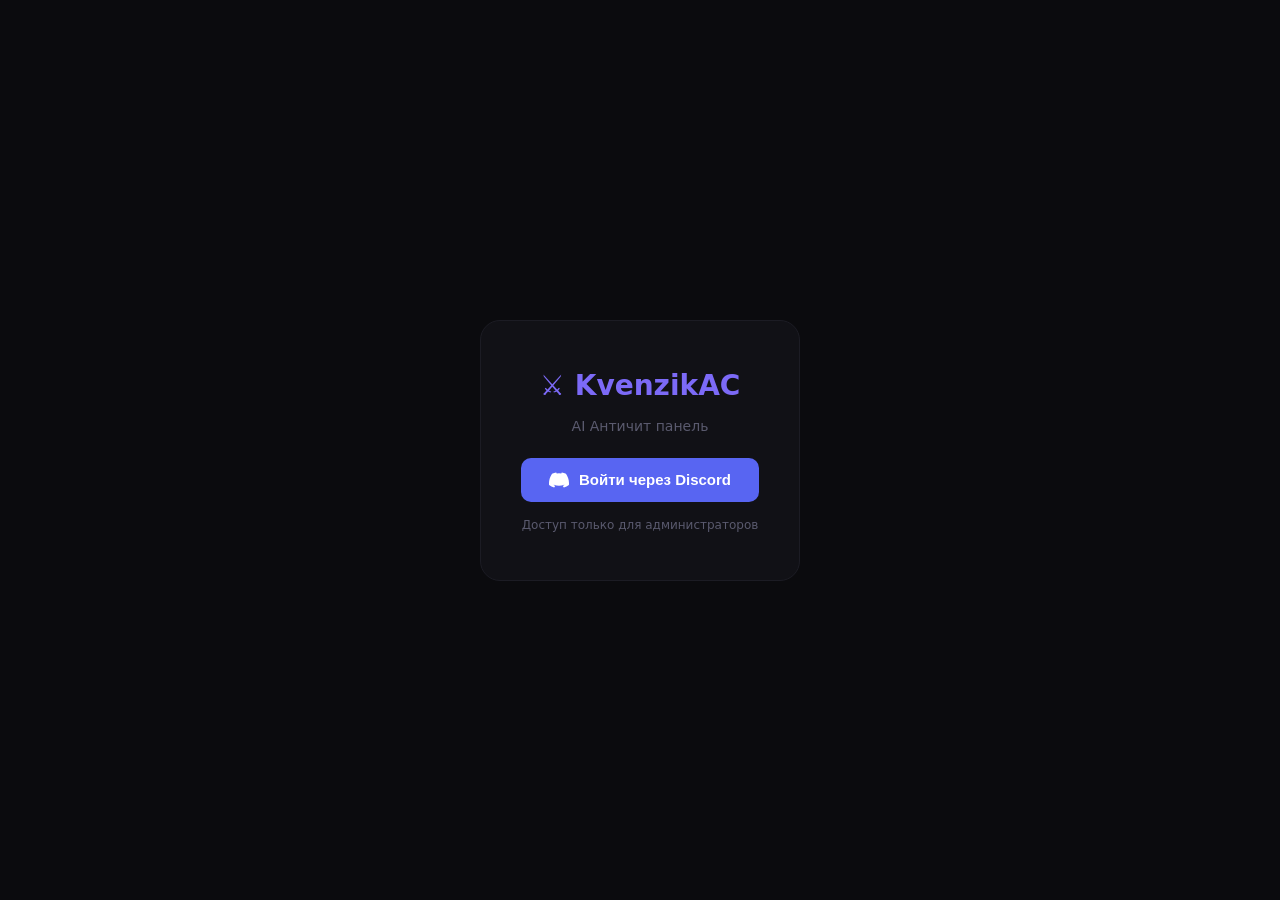
==== login.html @ 40d816be "Add files via upload" ====
<!DOCTYPE html>
<html lang="ru">
<head>
<meta charset="UTF-8"/>
<meta name="viewport" content="width=device-width, initial-scale=1.0"/>
<title>KvenzikAC — Вход</title>
<link rel="stylesheet" href="style.css"/>
</head>
<body style="align-items:center; justify-content:center; display:flex; min-height:100vh;">

<div class="login-box">
  <div class="login-logo"><span>⚔</span> KvenzikAC</div>
  <div class="login-subtitle">AI Античит панель</div>
  <button class="btn-discord" onclick="window.location.href=BACKEND+'/auth/login'">
    <svg width="20" height="20" viewBox="0 0 24 24" fill="currentColor">
      <path d="M20.317 4.37a19.791 19.791 0 0 0-4.885-1.515.074.074 0 0 0-.079.037c-.21.375-.444.864-.608 1.25a18.27 18.27 0 0 0-5.487 0 12.64 12.64 0 0 0-.617-1.25.077.077 0 0 0-.079-.037A19.736 19.736 0 0 0 3.677 4.37a.07.07 0 0 0-.032.027C.533 9.046-.32 13.58.099 18.057c.002.022.015.043.033.055a19.9 19.9 0 0 0 5.993 3.03.078.078 0 0 0 .084-.028 14.09 14.09 0 0 0 1.226-1.994.076.076 0 0 0-.041-.106 13.107 13.107 0 0 1-1.872-.892.077.077 0 0 1-.008-.128 10.2 10.2 0 0 0 .372-.292.074.074 0 0 1 .077-.01c3.928 1.793 8.18 1.793 12.062 0a.074.074 0 0 1 .078.01c.12.098.246.198.373.292a.077.077 0 0 1-.006.127 12.299 12.299 0 0 1-1.873.892.077.077 0 0 0-.041.107c.36.698.772 1.362 1.225 1.993a.076.076 0 0 0 .084.028 19.839 19.839 0 0 0 6.002-3.03.077.077 0 0 0 .032-.054c.5-5.177-.838-9.674-3.549-13.66a.061.061 0 0 0-.031-.03z"/>
    </svg>
    Войти через Discord
  </button>
  <div class="login-note">Доступ только для администраторов</div>
</div>

<script>
const BACKEND = "https://kvenzikac-backend.up.railway.app";

// Если уже есть токен — сразу на дашборд
if (localStorage.getItem("kac_token")) {
  window.location.href = "index.html";
}
</script>
</body>
</html>
---- style.css ----
/* ── Reset ── */
*, *::before, *::after { margin: 0; padding: 0; box-sizing: border-box; }

/* ── Base ── */
:root {
  --bg:       #0b0b0e;
  --surface:  #111116;
  --border:   #1c1c24;
  --accent:   #7c6af7;
  --accent2:  #5b4fd4;
  --text:     #e2e2e8;
  --muted:    #5a5a6e;
  --ok:       #4ade80;
  --warn:     #fbbf24;
  --high:     #f87171;
  --critical: #ef4444;
}

body {
  display: flex;
  background: var(--bg);
  color: var(--text);
  font-family: 'Segoe UI', system-ui, sans-serif;
  min-height: 100vh;
  font-size: 14px;
}

/* ── Sidebar ── */
.sidebar {
  width: 230px;
  background: var(--surface);
  border-right: 1px solid var(--border);
  display: flex;
  flex-direction: column;
  padding: 24px 12px;
  gap: 28px;
  position: sticky;
  top: 0;
  height: 100vh;
}

.logo {
  display: flex;
  align-items: center;
  gap: 10px;
  padding: 0 8px;
  font-size: 18px;
  font-weight: 700;
  color: var(--accent);
  letter-spacing: .5px;
}
.logo-icon { font-size: 20px; }

.sidebar ul {
  list-style: none;
  display: flex;
  flex-direction: column;
  gap: 2px;
}
.sidebar ul li a {
  display: flex;
  align-items: center;
  gap: 10px;
  padding: 10px 12px;
  border-radius: 8px;
  color: var(--muted);
  text-decoration: none;
  font-size: 14px;
  transition: all .15s;
}
.sidebar ul li a:hover { background: #1a1a24; color: var(--text); }
.sidebar ul li.active a { background: #1e1b3a; color: var(--accent); }
.nav-icon { font-size: 16px; }

.sidebar-footer {
  margin-top: auto;
  display: flex;
  align-items: center;
  gap: 8px;
  padding: 0 8px;
  font-size: 13px;
  color: var(--muted);
}
.status-dot {
  width: 8px; height: 8px;
  border-radius: 50%;
  background: var(--muted);
  flex-shrink: 0;
}
.status-dot.online  { background: var(--ok);   box-shadow: 0 0 6px var(--ok); }
.status-dot.offline { background: var(--high); box-shadow: 0 0 6px var(--high); }

/* ── Content ── */
.content { flex: 1; padding: 36px 40px; overflow-y: auto; }

.page-header {
  display: flex;
  align-items: center;
  justify-content: space-between;
  margin-bottom: 28px;
}
.page-header h1 { font-size: 24px; font-weight: 700; }

.btn-refresh {
  background: var(--surface);
  border: 1px solid var(--border);
  color: var(--text);
  border-radius: 8px;
  padding: 8px 16px;
  font-size: 13px;
  cursor: pointer;
  transition: all .15s;
}
.btn-refresh:hover { border-color: var(--accent); color: var(--accent); }

/* ── Cards ── */
.cards {
  display: grid;
  grid-template-columns: repeat(auto-fill, minmax(180px, 1fr));
  gap: 14px;
  margin-bottom: 36px;
}
.card {
  background: var(--surface);
  border: 1px solid var(--border);
  border-radius: 12px;
  padding: 20px 22px;
  display: flex;
  flex-direction: column;
  gap: 8px;
}
.card-label { font-size: 11px; color: var(--muted); text-transform: uppercase; letter-spacing: .6px; }
.card-value { font-size: 22px; font-weight: 700; color: var(--text); }
.card-value.ok  { color: var(--ok); }
.card-value.err { color: var(--high); }

/* ── Section title ── */
.section-title {
  font-size: 13px;
  color: var(--muted);
  text-transform: uppercase;
  letter-spacing: .6px;
  margin-bottom: 12px;
}

/* ── Table ── */
table {
  width: 100%;
  border-collapse: collapse;
  background: var(--surface);
  border: 1px solid var(--border);
  border-radius: 12px;
  overflow: hidden;
}
thead tr { background: #15151c; }
th {
  padding: 12px 16px;
  text-align: left;
  font-size: 11px;
  color: var(--muted);
  text-transform: uppercase;
  letter-spacing: .5px;
  font-weight: 600;
}
td {
  padding: 12px 16px;
  border-top: 1px solid var(--border);
  font-size: 14px;
}
tr:hover td { background: #13131a; }
.empty { color: var(--muted); text-align: center; padding: 28px; }
.player-cell { font-weight: 600; color: var(--text); }
.time-cell   { color: var(--muted); font-size: 13px; }

/* ── Prob bar ── */
.prob-wrap { display: flex; align-items: center; gap: 10px; }
.prob-bar  { flex: 1; height: 4px; background: #1e1e28; border-radius: 2px; max-width: 120px; }
.prob-fill { height: 100%; border-radius: 2px; transition: width .3s; }

.prob-low      { color: var(--ok); }
.prob-med      { color: var(--warn); }
.prob-high     { color: #fb923c; }
.prob-critical { color: var(--critical); font-weight: 700; }

.prob-fill.prob-low      { background: var(--ok); }
.prob-fill.prob-med      { background: var(--warn); }
.prob-fill.prob-high     { background: #fb923c; }
.prob-fill.prob-critical { background: var(--critical); }

/* ── Filters ── */
.filters {
  display: flex;
  align-items: center;
  gap: 10px;
}
.filters input, .filters select {
  background: var(--surface);
  border: 1px solid var(--border);
  border-radius: 8px;
  padding: 8px 12px;
  color: var(--text);
  font-size: 13px;
  outline: none;
  transition: border-color .15s;
}
.filters input:focus, .filters select:focus { border-color: var(--accent); }
.filters select option { background: var(--surface); }

.alerts-count {
  margin-top: 10px;
  font-size: 12px;
  color: var(--muted);
  text-align: right;
}

/* ── Config ── */
.config-box {
  background: var(--surface);
  border: 1px solid var(--border);
  border-radius: 14px;
  padding: 32px;
  max-width: 500px;
  display: flex;
  flex-direction: column;
  gap: 20px;
}
.config-group { display: flex; flex-direction: column; gap: 6px; }
.config-group label { font-size: 12px; color: var(--muted); text-transform: uppercase; letter-spacing: .5px; }
.config-group input {
  background: var(--bg);
  border: 1px solid var(--border);
  border-radius: 8px;
  padding: 10px 14px;
  color: var(--text);
  font-size: 14px;
  outline: none;
  transition: border-color .15s;
}
.config-group input:focus { border-color: var(--accent); }
.hint { font-size: 12px; color: var(--muted); }

.config-actions { display: flex; align-items: center; gap: 14px; }
.btn-primary {
  background: var(--accent);
  color: #fff;
  border: none;
  border-radius: 8px;
  padding: 10px 22px;
  font-size: 14px;
  cursor: pointer;
  transition: background .15s;
}
.btn-primary:hover { background: var(--accent2); }
#config-msg { font-size: 13px; }
#config-msg.ok  { color: var(--ok); }
#config-msg.err { color: var(--high); }

.config-info {
  background: var(--bg);
  border: 1px solid var(--border);
  border-radius: 10px;
  padding: 16px;
  display: flex;
  flex-direction: column;
  gap: 10px;
}
.config-info:empty { display: none; }
.info-row {
  display: flex;
  justify-content: space-between;
  font-size: 13px;
}
.info-row span:first-child { color: var(--muted); }
.info-row span:last-child  { color: var(--text); font-weight: 600; }

/* ── Login screen ── */
#login-screen {
  position: fixed; inset: 0;
  background: var(--bg);
  display: flex; align-items: center; justify-content: center;
  z-index: 100;
}
.login-box {
  background: var(--surface);
  border: 1px solid var(--border);
  border-radius: 20px;
  padding: 48px 40px;
  display: flex; flex-direction: column; align-items: center; gap: 16px;
  min-width: 320px;
}
.login-logo {
  font-size: 28px; font-weight: 800; color: var(--accent);
  display: flex; align-items: center; gap: 10px;
}
.login-subtitle { font-size: 14px; color: var(--muted); margin-bottom: 8px; }
.btn-discord {
  display: flex; align-items: center; gap: 10px;
  background: #5865F2; color: #fff; border: none;
  border-radius: 10px; padding: 12px 28px;
  font-size: 15px; font-weight: 600; cursor: pointer;
  transition: background .15s; width: 100%; justify-content: center;
}
.btn-discord:hover { background: #4752c4; }
.login-note { font-size: 12px; color: var(--muted); }

/* ── User in sidebar ── */
.sidebar-user {
  display: flex; align-items: center; gap: 10px;
  padding: 10px 8px;
  border-top: 1px solid var(--border);
  margin-top: auto;
}
.user-avatar { width: 32px; height: 32px; border-radius: 50%; }
.user-name   { font-size: 13px; color: var(--text); font-weight: 600; }

/* ── Logout ── */
.btn-logout {
  background: transparent; border: 1px solid #3a1a1a;
  color: var(--high); border-radius: 8px;
  padding: 9px 18px; font-size: 13px; cursor: pointer;
  transition: all .15s; width: fit-content;
}
.btn-logout:hover { background: #2a1010; }
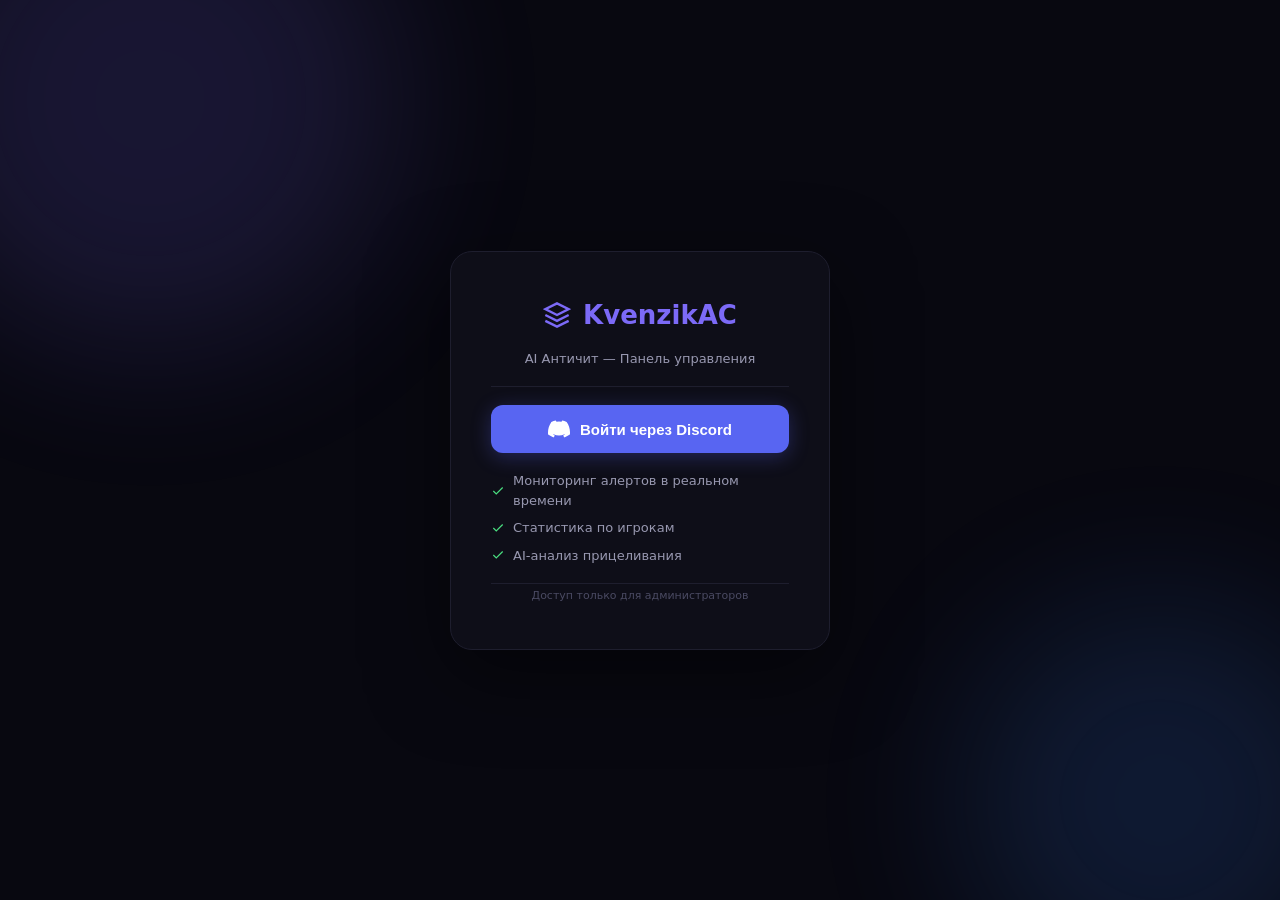
==== commit d36bbe43: "Add files via upload" ====
--- a/login.html
+++ b/login.html
@@ -6,27 +6,52 @@
 <title>KvenzikAC — Вход</title>
 <link rel="stylesheet" href="style.css"/>
 </head>
-<body style="align-items:center; justify-content:center; display:flex; min-height:100vh;">
+<body class="login-page">
+
+<div class="login-bg">
+  <div class="login-orb login-orb-1"></div>
+  <div class="login-orb login-orb-2"></div>
+</div>
 
 <div class="login-box">
-  <div class="login-logo"><span>⚔</span> KvenzikAC</div>
-  <div class="login-subtitle">AI Античит панель</div>
-  <button class="btn-discord" onclick="window.location.href=BACKEND+'/auth/login'">
-    <svg width="20" height="20" viewBox="0 0 24 24" fill="currentColor">
+  <div class="login-logo">
+    <svg viewBox="0 0 24 24" fill="none" stroke="currentColor" stroke-width="2">
+      <path d="M12 2L2 7l10 5 10-5-10-5z"/><path d="M2 17l10 5 10-5"/><path d="M2 12l10 5 10-5"/>
+    </svg>
+    KvenzikAC
+  </div>
+  <div class="login-subtitle">AI Античит — Панель управления</div>
+
+  <div class="login-divider"></div>
+
+  <button class="btn-discord" onclick="window.location.href = BACKEND + '/auth/login'">
+    <svg width="22" height="22" viewBox="0 0 24 24" fill="currentColor">
       <path d="M20.317 4.37a19.791 19.791 0 0 0-4.885-1.515.074.074 0 0 0-.079.037c-.21.375-.444.864-.608 1.25a18.27 18.27 0 0 0-5.487 0 12.64 12.64 0 0 0-.617-1.25.077.077 0 0 0-.079-.037A19.736 19.736 0 0 0 3.677 4.37a.07.07 0 0 0-.032.027C.533 9.046-.32 13.58.099 18.057c.002.022.015.043.033.055a19.9 19.9 0 0 0 5.993 3.03.078.078 0 0 0 .084-.028 14.09 14.09 0 0 0 1.226-1.994.076.076 0 0 0-.041-.106 13.107 13.107 0 0 1-1.872-.892.077.077 0 0 1-.008-.128 10.2 10.2 0 0 0 .372-.292.074.074 0 0 1 .077-.01c3.928 1.793 8.18 1.793 12.062 0a.074.074 0 0 1 .078.01c.12.098.246.198.373.292a.077.077 0 0 1-.006.127 12.299 12.299 0 0 1-1.873.892.077.077 0 0 0-.041.107c.36.698.772 1.362 1.225 1.993a.076.076 0 0 0 .084.028 19.839 19.839 0 0 0 6.002-3.03.077.077 0 0 0 .032-.054c.5-5.177-.838-9.674-3.549-13.66a.061.061 0 0 0-.031-.03z"/>
     </svg>
     Войти через Discord
   </button>
+
+  <div class="login-features">
+    <div class="login-feature">
+      <svg viewBox="0 0 24 24" fill="none" stroke="currentColor" stroke-width="2"><polyline points="20 6 9 17 4 12"/></svg>
+      Мониторинг алертов в реальном времени
+    </div>
+    <div class="login-feature">
+      <svg viewBox="0 0 24 24" fill="none" stroke="currentColor" stroke-width="2"><polyline points="20 6 9 17 4 12"/></svg>
+      Статистика по игрокам
+    </div>
+    <div class="login-feature">
+      <svg viewBox="0 0 24 24" fill="none" stroke="currentColor" stroke-width="2"><polyline points="20 6 9 17 4 12"/></svg>
+      AI-анализ прицеливания
+    </div>
+  </div>
+
   <div class="login-note">Доступ только для администраторов</div>
 </div>
 
 <script>
 const BACKEND = "https://kvenzikac-backend.up.railway.app";
-
-// Если уже есть токен — сразу на дашборд
-if (localStorage.getItem("kac_token")) {
-  window.location.href = "index.html";
-}
+if (localStorage.getItem("kac_token")) window.location.href = "index.html";
 </script>
 </body>
 </html>
--- a/style.css
+++ b/style.css
@@ -1,202 +1,359 @@
 /* ── Reset ── */
 *, *::before, *::after { margin: 0; padding: 0; box-sizing: border-box; }
 
-/* ── Base ── */
+/* ── Variables ── */
 :root {
-  --bg:       #0b0b0e;
-  --surface:  #111116;
-  --border:   #1c1c24;
-  --accent:   #7c6af7;
-  --accent2:  #5b4fd4;
-  --text:     #e2e2e8;
-  --muted:    #5a5a6e;
-  --ok:       #4ade80;
-  --warn:     #fbbf24;
-  --high:     #f87171;
-  --critical: #ef4444;
+  --bg:        #080810;
+  --surface:   #0e0e18;
+  --surface2:  #13131f;
+  --border:    #1e1e2e;
+  --border2:   #252535;
+  --accent:    #7c6af7;
+  --accent2:   #5b4fd4;
+  --accent-glow: rgba(124,106,247,.25);
+  --text:      #e2e2ee;
+  --text2:     #9898b0;
+  --muted:     #4a4a62;
+  --ok:        #4ade80;
+  --ok-dim:    rgba(74,222,128,.12);
+  --warn:      #fbbf24;
+  --warn-dim:  rgba(251,191,36,.12);
+  --high:      #f87171;
+  --high-dim:  rgba(248,113,113,.12);
+  --crit:      #ef4444;
+  --crit-dim:  rgba(239,68,68,.12);
+  --blue:      #60a5fa;
+  --blue-dim:  rgba(96,165,250,.12);
+  --purple-dim: rgba(124,106,247,.12);
 }
 
 body {
   display: flex;
   background: var(--bg);
   color: var(--text);
-  font-family: 'Segoe UI', system-ui, sans-serif;
+  font-family: 'Segoe UI', system-ui, -apple-system, sans-serif;
   min-height: 100vh;
   font-size: 14px;
-}
-
-/* ── Sidebar ── */
+  line-height: 1.5;
+}
+
+/* ── Scrollbar ── */
+::-webkit-scrollbar { width: 6px; }
+::-webkit-scrollbar-track { background: transparent; }
+::-webkit-scrollbar-thumb { background: var(--border2); border-radius: 3px; }
+::-webkit-scrollbar-thumb:hover { background: var(--muted); }
+
+/* ══════════════════════════════════════
+   SIDEBAR
+══════════════════════════════════════ */
 .sidebar {
-  width: 230px;
+  width: 240px;
+  min-width: 240px;
   background: var(--surface);
   border-right: 1px solid var(--border);
   display: flex;
   flex-direction: column;
-  padding: 24px 12px;
-  gap: 28px;
+  padding: 20px 12px;
   position: sticky;
   top: 0;
   height: 100vh;
+  overflow: hidden;
 }
 
 .logo {
   display: flex;
   align-items: center;
   gap: 10px;
-  padding: 0 8px;
-  font-size: 18px;
+  padding: 4px 10px 20px;
+  font-size: 17px;
   font-weight: 700;
   color: var(--accent);
-  letter-spacing: .5px;
-}
-.logo-icon { font-size: 20px; }
-
-.sidebar ul {
+  letter-spacing: .3px;
+  border-bottom: 1px solid var(--border);
+  margin-bottom: 12px;
+}
+.logo svg { width: 20px; height: 20px; stroke: var(--accent); flex-shrink: 0; }
+
+.nav-list {
   list-style: none;
   display: flex;
   flex-direction: column;
   gap: 2px;
 }
-.sidebar ul li a {
+.nav-list li a {
   display: flex;
   align-items: center;
   gap: 10px;
   padding: 10px 12px;
-  border-radius: 8px;
-  color: var(--muted);
+  border-radius: 10px;
+  color: var(--text2);
   text-decoration: none;
   font-size: 14px;
+  font-weight: 500;
   transition: all .15s;
-}
-.sidebar ul li a:hover { background: #1a1a24; color: var(--text); }
-.sidebar ul li.active a { background: #1e1b3a; color: var(--accent); }
-.nav-icon { font-size: 16px; }
+  position: relative;
+}
+.nav-list li a svg { width: 16px; height: 16px; flex-shrink: 0; }
+.nav-list li a:hover { background: var(--surface2); color: var(--text); }
+.nav-list li.active a {
+  background: var(--purple-dim);
+  color: var(--accent);
+}
+.nav-list li.active a svg { stroke: var(--accent); }
+
+.nav-badge {
+  margin-left: auto;
+  background: var(--crit);
+  color: #fff;
+  font-size: 11px;
+  font-weight: 700;
+  padding: 1px 6px;
+  border-radius: 10px;
+  min-width: 20px;
+  text-align: center;
+}
+
+.sidebar-bottom {
+  margin-top: auto;
+  display: flex;
+  flex-direction: column;
+  gap: 0;
+}
+
+.sidebar-user {
+  display: flex;
+  align-items: center;
+  gap: 10px;
+  padding: 12px 10px;
+  border-top: 1px solid var(--border);
+  border-bottom: 1px solid var(--border);
+}
+.user-avatar { width: 34px; height: 34px; border-radius: 50%; border: 2px solid var(--border2); }
+.user-info { display: flex; flex-direction: column; gap: 1px; }
+.user-name { font-size: 13px; color: var(--text); font-weight: 600; }
+.user-role { font-size: 11px; color: var(--accent); }
 
 .sidebar-footer {
-  margin-top: auto;
   display: flex;
   align-items: center;
   gap: 8px;
-  padding: 0 8px;
-  font-size: 13px;
-  color: var(--muted);
+  padding: 10px 10px 0;
+  font-size: 12px;
+  color: var(--text2);
 }
 .status-dot {
-  width: 8px; height: 8px;
+  width: 7px; height: 7px;
   border-radius: 50%;
   background: var(--muted);
   flex-shrink: 0;
-}
-.status-dot.online  { background: var(--ok);   box-shadow: 0 0 6px var(--ok); }
-.status-dot.offline { background: var(--high); box-shadow: 0 0 6px var(--high); }
-
-/* ── Content ── */
-.content { flex: 1; padding: 36px 40px; overflow-y: auto; }
+  transition: all .3s;
+}
+.status-dot.online  { background: var(--ok);  box-shadow: 0 0 8px var(--ok); }
+.status-dot.offline { background: var(--high); box-shadow: 0 0 8px var(--high); }
+.refresh-timer { margin-left: auto; font-size: 11px; color: var(--muted); }
+
+/* ══════════════════════════════════════
+   CONTENT
+══════════════════════════════════════ */
+.content {
+  flex: 1;
+  padding: 32px 36px;
+  overflow-y: auto;
+  min-width: 0;
+}
 
 .page-header {
   display: flex;
-  align-items: center;
+  align-items: flex-start;
   justify-content: space-between;
   margin-bottom: 28px;
-}
-.page-header h1 { font-size: 24px; font-weight: 700; }
-
-.btn-refresh {
-  background: var(--surface);
-  border: 1px solid var(--border);
-  color: var(--text);
-  border-radius: 8px;
-  padding: 8px 16px;
-  font-size: 13px;
+  gap: 16px;
+}
+.page-header h1 { font-size: 22px; font-weight: 700; line-height: 1.2; }
+.page-sub { font-size: 13px; color: var(--text2); margin-top: 3px; }
+
+.header-actions { display: flex; align-items: center; gap: 10px; }
+
+.btn-icon {
+  background: var(--surface);
+  border: 1px solid var(--border);
+  color: var(--text2);
+  border-radius: 10px;
+  padding: 9px;
   cursor: pointer;
   transition: all .15s;
-}
-.btn-refresh:hover { border-color: var(--accent); color: var(--accent); }
+  display: flex;
+  align-items: center;
+  justify-content: center;
+  flex-shrink: 0;
+}
+.btn-icon svg { width: 16px; height: 16px; }
+.btn-icon:hover { border-color: var(--accent); color: var(--accent); }
 
 /* ── Cards ── */
 .cards {
   display: grid;
-  grid-template-columns: repeat(auto-fill, minmax(180px, 1fr));
+  grid-template-columns: repeat(4, 1fr);
   gap: 14px;
-  margin-bottom: 36px;
+  margin-bottom: 24px;
 }
 .card {
   background: var(--surface);
   border: 1px solid var(--border);
+  border-radius: 14px;
+  padding: 18px 20px;
+  display: flex;
+  align-items: center;
+  gap: 16px;
+  transition: border-color .2s;
+}
+.card:hover { border-color: var(--border2); }
+.card-icon {
+  width: 44px; height: 44px;
   border-radius: 12px;
-  padding: 20px 22px;
-  display: flex;
-  flex-direction: column;
-  gap: 8px;
-}
-.card-label { font-size: 11px; color: var(--muted); text-transform: uppercase; letter-spacing: .6px; }
-.card-value { font-size: 22px; font-weight: 700; color: var(--text); }
+  display: flex; align-items: center; justify-content: center;
+  flex-shrink: 0;
+}
+.card-icon svg { width: 20px; height: 20px; }
+.card-icon-green  { background: var(--ok-dim);   }
+.card-icon-green svg  { stroke: var(--ok); }
+.card-icon-purple { background: var(--purple-dim); }
+.card-icon-purple svg { stroke: var(--accent); }
+.card-icon-blue   { background: var(--blue-dim);  }
+.card-icon-blue svg   { stroke: var(--blue); }
+.card-icon-red    { background: var(--high-dim);  }
+.card-icon-red svg    { stroke: var(--high); }
+
+.card-body { display: flex; flex-direction: column; gap: 4px; min-width: 0; }
+.card-label { font-size: 11px; color: var(--text2); text-transform: uppercase; letter-spacing: .6px; }
+.card-value { font-size: 20px; font-weight: 700; color: var(--text); white-space: nowrap; }
 .card-value.ok  { color: var(--ok); }
 .card-value.err { color: var(--high); }
 
-/* ── Section title ── */
-.section-title {
-  font-size: 13px;
-  color: var(--muted);
-  text-transform: uppercase;
-  letter-spacing: .6px;
-  margin-bottom: 12px;
-}
+/* ── Grid ── */
+.grid-2 {
+  display: grid;
+  grid-template-columns: 1fr 1fr;
+  gap: 16px;
+}
+
+/* ── Panel ── */
+.panel {
+  background: var(--surface);
+  border: 1px solid var(--border);
+  border-radius: 14px;
+  overflow: hidden;
+}
+.panel-header {
+  display: flex;
+  align-items: center;
+  justify-content: space-between;
+  padding: 16px 20px;
+  border-bottom: 1px solid var(--border);
+}
+.panel-title { font-size: 13px; font-weight: 600; color: var(--text); text-transform: uppercase; letter-spacing: .5px; }
+.panel-link { font-size: 12px; color: var(--accent); text-decoration: none; }
+.panel-link:hover { text-decoration: underline; }
+
+.chart-wrap { padding: 16px 20px; height: 200px; position: relative; }
+
+/* ── Top suspects ── */
+.suspect-item {
+  display: flex;
+  align-items: center;
+  gap: 12px;
+  padding: 12px 20px;
+  border-bottom: 1px solid var(--border);
+  transition: background .15s;
+}
+.suspect-item:last-child { border-bottom: none; }
+.suspect-item:hover { background: var(--surface2); }
+.suspect-rank {
+  width: 22px; height: 22px;
+  border-radius: 6px;
+  background: var(--surface2);
+  display: flex; align-items: center; justify-content: center;
+  font-size: 11px; font-weight: 700; color: var(--text2);
+  flex-shrink: 0;
+}
+.suspect-rank.rank-1 { background: rgba(251,191,36,.15); color: var(--warn); }
+.suspect-rank.rank-2 { background: rgba(156,163,175,.15); color: #9ca3af; }
+.suspect-rank.rank-3 { background: rgba(180,83,9,.15); color: #b45309; }
+.suspect-name { flex: 1; font-weight: 600; font-size: 13px; }
+.suspect-count { font-size: 12px; color: var(--text2); }
+.suspect-bar-wrap { width: 80px; }
+.suspect-bar { height: 4px; background: var(--border); border-radius: 2px; overflow: hidden; }
+.suspect-bar-fill { height: 100%; border-radius: 2px; background: var(--accent); }
 
 /* ── Table ── */
 table {
   width: 100%;
   border-collapse: collapse;
-  background: var(--surface);
-  border: 1px solid var(--border);
-  border-radius: 12px;
-  overflow: hidden;
-}
-thead tr { background: #15151c; }
+}
+thead tr { background: var(--surface2); }
 th {
-  padding: 12px 16px;
+  padding: 11px 16px;
   text-align: left;
   font-size: 11px;
-  color: var(--muted);
+  color: var(--text2);
   text-transform: uppercase;
   letter-spacing: .5px;
   font-weight: 600;
 }
 td {
-  padding: 12px 16px;
+  padding: 11px 16px;
   border-top: 1px solid var(--border);
-  font-size: 14px;
-}
-tr:hover td { background: #13131a; }
-.empty { color: var(--muted); text-align: center; padding: 28px; }
+  font-size: 13px;
+}
+tr:hover td { background: var(--surface2); }
+.empty { color: var(--muted); text-align: center; padding: 32px; font-size: 13px; }
 .player-cell { font-weight: 600; color: var(--text); }
-.time-cell   { color: var(--muted); font-size: 13px; }
+.time-cell   { color: var(--text2); font-size: 12px; }
+.table-footer { padding: 10px 16px; font-size: 12px; color: var(--text2); text-align: right; border-top: 1px solid var(--border); }
 
 /* ── Prob bar ── */
 .prob-wrap { display: flex; align-items: center; gap: 10px; }
-.prob-bar  { flex: 1; height: 4px; background: #1e1e28; border-radius: 2px; max-width: 120px; }
+.prob-bar  { flex: 1; height: 4px; background: var(--border); border-radius: 2px; max-width: 100px; }
 .prob-fill { height: 100%; border-radius: 2px; transition: width .3s; }
+.prob-badge {
+  font-size: 12px; font-weight: 700;
+  padding: 2px 8px; border-radius: 6px;
+  min-width: 44px; text-align: center;
+}
 
 .prob-low      { color: var(--ok); }
 .prob-med      { color: var(--warn); }
 .prob-high     { color: #fb923c; }
-.prob-critical { color: var(--critical); font-weight: 700; }
+.prob-critical { color: var(--crit); }
 
 .prob-fill.prob-low      { background: var(--ok); }
 .prob-fill.prob-med      { background: var(--warn); }
 .prob-fill.prob-high     { background: #fb923c; }
-.prob-fill.prob-critical { background: var(--critical); }
+.prob-fill.prob-critical { background: var(--crit); }
+
+.prob-badge.prob-low      { background: var(--ok-dim);   color: var(--ok); }
+.prob-badge.prob-med      { background: var(--warn-dim);  color: var(--warn); }
+.prob-badge.prob-high     { background: rgba(251,146,60,.12); color: #fb923c; }
+.prob-badge.prob-critical { background: var(--crit-dim);  color: var(--crit); }
 
 /* ── Filters ── */
-.filters {
-  display: flex;
-  align-items: center;
-  gap: 10px;
-}
+.filters { display: flex; align-items: center; gap: 8px; }
+.search-wrap {
+  position: relative;
+  display: flex;
+  align-items: center;
+}
+.search-wrap svg {
+  position: absolute; left: 10px;
+  width: 14px; height: 14px;
+  stroke: var(--muted); pointer-events: none;
+}
+.search-wrap input { padding-left: 32px !important; }
+
 .filters input, .filters select {
   background: var(--surface);
   border: 1px solid var(--border);
-  border-radius: 8px;
+  border-radius: 9px;
   padding: 8px 12px;
   color: var(--text);
   font-size: 13px;
@@ -204,49 +361,113 @@
   transition: border-color .15s;
 }
 .filters input:focus, .filters select:focus { border-color: var(--accent); }
-.filters select option { background: var(--surface); }
-
-.alerts-count {
-  margin-top: 10px;
+.filters select option { background: var(--surface2); }
+
+/* ── Players grid ── */
+.players-grid {
+  display: grid;
+  grid-template-columns: repeat(auto-fill, minmax(280px, 1fr));
+  gap: 14px;
+}
+.player-card {
+  background: var(--surface);
+  border: 1px solid var(--border);
+  border-radius: 14px;
+  padding: 18px 20px;
+  display: flex;
+  flex-direction: column;
+  gap: 12px;
+  transition: border-color .2s;
+}
+.player-card:hover { border-color: var(--border2); }
+.player-card-header {
+  display: flex;
+  align-items: center;
+  justify-content: space-between;
+}
+.player-card-name { font-weight: 700; font-size: 15px; }
+.player-card-count { font-size: 12px; color: var(--text2); }
+.player-history {
+  display: flex;
+  gap: 4px;
+  align-items: flex-end;
+  height: 32px;
+}
+.history-bar {
+  flex: 1;
+  border-radius: 3px 3px 0 0;
+  min-height: 4px;
+  transition: height .3s;
+}
+.player-card-avg {
+  display: flex;
+  align-items: center;
+  justify-content: space-between;
   font-size: 12px;
-  color: var(--muted);
-  text-align: right;
-}
+  color: var(--text2);
+}
+.player-card-avg span:last-child { font-weight: 700; font-size: 14px; }
 
 /* ── Config ── */
+.config-layout {
+  display: grid;
+  grid-template-columns: 1fr 1fr;
+  gap: 16px;
+  max-width: 800px;
+}
 .config-box {
   background: var(--surface);
   border: 1px solid var(--border);
   border-radius: 14px;
-  padding: 32px;
-  max-width: 500px;
-  display: flex;
-  flex-direction: column;
-  gap: 20px;
+  padding: 24px;
+  display: flex;
+  flex-direction: column;
+  gap: 18px;
+}
+.config-section-title {
+  font-size: 11px;
+  color: var(--text2);
+  text-transform: uppercase;
+  letter-spacing: .6px;
+  font-weight: 600;
+  padding-bottom: 12px;
+  border-bottom: 1px solid var(--border);
 }
 .config-group { display: flex; flex-direction: column; gap: 6px; }
-.config-group label { font-size: 12px; color: var(--muted); text-transform: uppercase; letter-spacing: .5px; }
+.config-group label { font-size: 12px; color: var(--text2); font-weight: 500; }
 .config-group input {
   background: var(--bg);
   border: 1px solid var(--border);
-  border-radius: 8px;
+  border-radius: 9px;
   padding: 10px 14px;
   color: var(--text);
   font-size: 14px;
   outline: none;
   transition: border-color .15s;
+  width: 100%;
 }
 .config-group input:focus { border-color: var(--accent); }
-.hint { font-size: 12px; color: var(--muted); }
-
-.config-actions { display: flex; align-items: center; gap: 14px; }
+.hint { font-size: 11px; color: var(--muted); }
+
+.input-wrap { position: relative; display: flex; }
+.input-wrap input { padding-right: 40px !important; }
+.btn-eye {
+  position: absolute; right: 10px; top: 50%; transform: translateY(-50%);
+  background: none; border: none; cursor: pointer; color: var(--muted);
+  display: flex; align-items: center; padding: 2px;
+}
+.btn-eye svg { width: 16px; height: 16px; }
+.btn-eye:hover { color: var(--text2); }
+
+.config-actions { display: flex; align-items: center; gap: 12px; flex-wrap: wrap; }
 .btn-primary {
   background: var(--accent);
   color: #fff;
   border: none;
-  border-radius: 8px;
-  padding: 10px 22px;
-  font-size: 14px;
+  border-radius: 9px;
+  padding: 10px 20px;
+  font-size: 13px;
+  font-weight: 600;
   cursor: pointer;
   transition: background .15s;
 }
@@ -259,65 +480,156 @@
   background: var(--bg);
   border: 1px solid var(--border);
   border-radius: 10px;
-  padding: 16px;
-  display: flex;
-  flex-direction: column;
+  padding: 14px;
+  display: flex;
+  flex-direction: column;
+  gap: 8px;
+}
+.config-info:empty { display: none; }
+.info-row { display: flex; justify-content: space-between; font-size: 13px; }
+.info-row span:first-child { color: var(--text2); }
+.info-row span:last-child  { color: var(--text); font-weight: 600; }
+
+.account-info {
+  display: flex;
+  align-items: center;
+  gap: 12px;
+  padding: 14px;
+  background: var(--bg);
+  border: 1px solid var(--border);
+  border-radius: 10px;
+}
+.account-info img { width: 44px; height: 44px; border-radius: 50%; border: 2px solid var(--border2); }
+.account-info-text { display: flex; flex-direction: column; gap: 2px; }
+.account-info-name { font-weight: 700; font-size: 15px; }
+.account-info-id { font-size: 11px; color: var(--text2); }
+
+.btn-logout {
+  display: flex; align-items: center; gap: 8px;
+  background: transparent;
+  border: 1px solid rgba(239,68,68,.3);
+  color: var(--high);
+  border-radius: 9px;
+  padding: 10px 18px;
+  font-size: 13px;
+  font-weight: 500;
+  cursor: pointer;
+  transition: all .15s;
+  width: fit-content;
+}
+.btn-logout svg { width: 15px; height: 15px; }
+.btn-logout:hover { background: var(--high-dim); border-color: var(--high); }
+
+/* ══════════════════════════════════════
+   LOGIN PAGE
+══════════════════════════════════════ */
+.login-page {
+  display: flex;
+  align-items: center;
+  justify-content: center;
+  min-height: 100vh;
+  position: relative;
+  overflow: hidden;
+}
+
+.login-bg {
+  position: fixed;
+  inset: 0;
+  pointer-events: none;
+  z-index: 0;
+}
+.login-orb {
+  position: absolute;
+  border-radius: 50%;
+  filter: blur(80px);
+  opacity: .15;
+}
+.login-orb-1 {
+  width: 500px; height: 500px;
+  background: var(--accent);
+  top: -150px; left: -100px;
+}
+.login-orb-2 {
+  width: 400px; height: 400px;
+  background: #3b82f6;
+  bottom: -100px; right: -80px;
+}
+
+.login-box {
+  position: relative;
+  z-index: 1;
+  background: var(--surface);
+  border: 1px solid var(--border);
+  border-radius: 22px;
+  padding: 44px 40px;
+  display: flex;
+  flex-direction: column;
+  align-items: center;
+  gap: 14px;
+  min-width: 340px;
+  max-width: 380px;
+  box-shadow: 0 24px 80px rgba(0,0,0,.5);
+}
+
+.login-logo {
+  font-size: 26px;
+  font-weight: 800;
+  color: var(--accent);
+  display: flex;
+  align-items: center;
+  gap: 12px;
+}
+.login-logo svg { width: 28px; height: 28px; stroke: var(--accent); }
+.login-subtitle { font-size: 13px; color: var(--text2); text-align: center; }
+
+.login-divider {
+  width: 100%;
+  height: 1px;
+  background: var(--border);
+  margin: 4px 0;
+}
+
+.btn-discord {
+  display: flex;
+  align-items: center;
+  justify-content: center;
   gap: 10px;
-}
-.config-info:empty { display: none; }
-.info-row {
-  display: flex;
-  justify-content: space-between;
+  background: #5865F2;
+  color: #fff;
+  border: none;
+  border-radius: 12px;
+  padding: 13px 28px;
+  font-size: 15px;
+  font-weight: 600;
+  cursor: pointer;
+  transition: all .15s;
+  width: 100%;
+  box-shadow: 0 4px 20px rgba(88,101,242,.3);
+}
+.btn-discord:hover { background: #4752c4; transform: translateY(-1px); box-shadow: 0 6px 24px rgba(88,101,242,.4); }
+.btn-discord:active { transform: translateY(0); }
+
+.login-features {
+  width: 100%;
+  display: flex;
+  flex-direction: column;
+  gap: 8px;
+  padding: 4px 0;
+}
+.login-feature {
+  display: flex;
+  align-items: center;
+  gap: 8px;
   font-size: 13px;
-}
-.info-row span:first-child { color: var(--muted); }
-.info-row span:last-child  { color: var(--text); font-weight: 600; }
-
-/* ── Login screen ── */
-#login-screen {
-  position: fixed; inset: 0;
-  background: var(--bg);
-  display: flex; align-items: center; justify-content: center;
-  z-index: 100;
-}
-.login-box {
-  background: var(--surface);
-  border: 1px solid var(--border);
-  border-radius: 20px;
-  padding: 48px 40px;
-  display: flex; flex-direction: column; align-items: center; gap: 16px;
-  min-width: 320px;
-}
-.login-logo {
-  font-size: 28px; font-weight: 800; color: var(--accent);
-  display: flex; align-items: center; gap: 10px;
-}
-.login-subtitle { font-size: 14px; color: var(--muted); margin-bottom: 8px; }
-.btn-discord {
-  display: flex; align-items: center; gap: 10px;
-  background: #5865F2; color: #fff; border: none;
-  border-radius: 10px; padding: 12px 28px;
-  font-size: 15px; font-weight: 600; cursor: pointer;
-  transition: background .15s; width: 100%; justify-content: center;
-}
-.btn-discord:hover { background: #4752c4; }
-.login-note { font-size: 12px; color: var(--muted); }
-
-/* ── User in sidebar ── */
-.sidebar-user {
-  display: flex; align-items: center; gap: 10px;
-  padding: 10px 8px;
+  color: var(--text2);
+}
+.login-feature svg { width: 14px; height: 14px; stroke: var(--ok); flex-shrink: 0; }
+
+.login-note {
+  font-size: 11px;
+  color: var(--muted);
+  text-align: center;
+  padding-top: 4px;
   border-top: 1px solid var(--border);
-  margin-top: auto;
-}
-.user-avatar { width: 32px; height: 32px; border-radius: 50%; }
-.user-name   { font-size: 13px; color: var(--text); font-weight: 600; }
-
-/* ── Logout ── */
-.btn-logout {
-  background: transparent; border: 1px solid #3a1a1a;
-  color: var(--high); border-radius: 8px;
-  padding: 9px 18px; font-size: 13px; cursor: pointer;
-  transition: all .15s; width: fit-content;
-}
-.btn-logout:hover { background: #2a1010; }
+  width: 100%;
+}
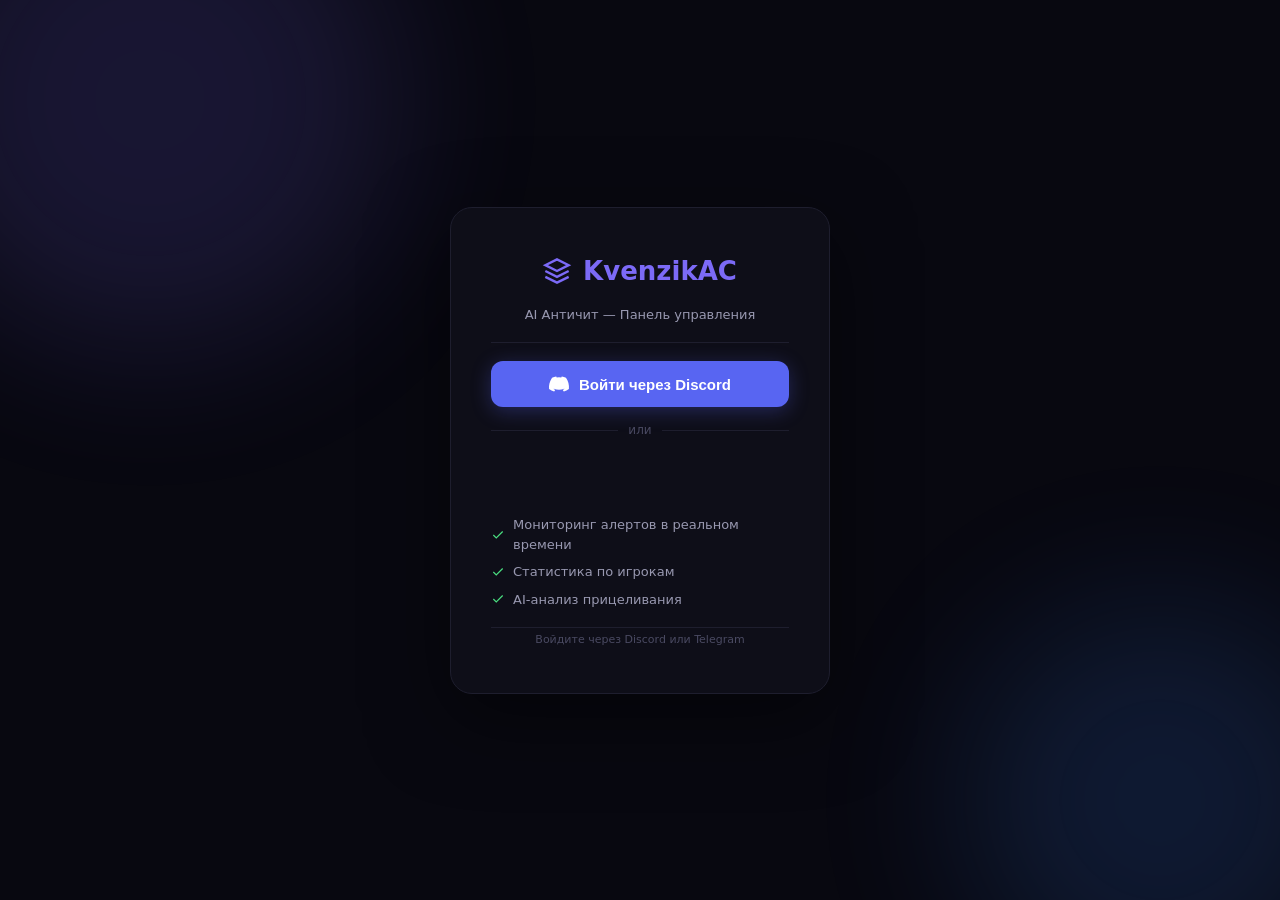
==== commit 9bce3f5d: "Add files via upload" ====
--- a/login.html
+++ b/login.html
@@ -25,11 +25,25 @@
   <div class="login-divider"></div>
 
   <button class="btn-discord" onclick="window.location.href = BACKEND + '/auth/login'">
-    <svg width="22" height="22" viewBox="0 0 24 24" fill="currentColor">
+    <svg width="20" height="20" viewBox="0 0 24 24" fill="currentColor">
       <path d="M20.317 4.37a19.791 19.791 0 0 0-4.885-1.515.074.074 0 0 0-.079.037c-.21.375-.444.864-.608 1.25a18.27 18.27 0 0 0-5.487 0 12.64 12.64 0 0 0-.617-1.25.077.077 0 0 0-.079-.037A19.736 19.736 0 0 0 3.677 4.37a.07.07 0 0 0-.032.027C.533 9.046-.32 13.58.099 18.057c.002.022.015.043.033.055a19.9 19.9 0 0 0 5.993 3.03.078.078 0 0 0 .084-.028 14.09 14.09 0 0 0 1.226-1.994.076.076 0 0 0-.041-.106 13.107 13.107 0 0 1-1.872-.892.077.077 0 0 1-.008-.128 10.2 10.2 0 0 0 .372-.292.074.074 0 0 1 .077-.01c3.928 1.793 8.18 1.793 12.062 0a.074.074 0 0 1 .078.01c.12.098.246.198.373.292a.077.077 0 0 1-.006.127 12.299 12.299 0 0 1-1.873.892.077.077 0 0 0-.041.107c.36.698.772 1.362 1.225 1.993a.076.076 0 0 0 .084.028 19.839 19.839 0 0 0 6.002-3.03.077.077 0 0 0 .032-.054c.5-5.177-.838-9.674-3.549-13.66a.061.061 0 0 0-.031-.03z"/>
     </svg>
     Войти через Discord
   </button>
+
+  <div class="login-or"><span>или</span></div>
+
+  <!-- Telegram Login Widget -->
+  <div id="tg-widget-wrap">
+    <script async src="https://telegram.org/js/telegram-widget.js?22"
+      data-telegram-login="KvenzikAC_bot"
+      data-size="large"
+      data-radius="10"
+      data-onauth="onTelegramAuth(user)"
+      data-request-access="write">
+    </script>
+  </div>
+  <div id="tg-loading" style="display:none" class="tg-loading-text">Авторизация...</div>
 
   <div class="login-features">
     <div class="login-feature">
@@ -46,12 +60,37 @@
     </div>
   </div>
 
-  <div class="login-note">Доступ только для администраторов</div>
+  <div class="login-note">Войдите через Discord или Telegram</div>
 </div>
 
 <script>
 const BACKEND = "https://kvenzikac-backend.up.railway.app";
 if (localStorage.getItem("kac_token")) window.location.href = "index.html";
+
+async function onTelegramAuth(user) {
+  document.getElementById("tg-widget-wrap").style.display = "none";
+  document.getElementById("tg-loading").style.display = "";
+  try {
+    var res  = await fetch(BACKEND + "/auth/telegram", {
+      method: "POST",
+      headers: { "Content-Type": "application/json" },
+      body: JSON.stringify(user)
+    });
+    var data = await res.json();
+    if (!res.ok) {
+      alert("Ошибка: " + (data.detail || res.status));
+      document.getElementById("tg-widget-wrap").style.display = "";
+      document.getElementById("tg-loading").style.display = "none";
+      return;
+    }
+    localStorage.setItem("kac_token", data.token);
+    window.location.href = "index.html";
+  } catch(e) {
+    alert("Ошибка подключения к серверу");
+    document.getElementById("tg-widget-wrap").style.display = "";
+    document.getElementById("tg-loading").style.display = "none";
+  }
+}
 </script>
 </body>
 </html>
--- a/style.css
+++ b/style.css
@@ -1,5 +1,8 @@
 /* ── Reset ── */
 *, *::before, *::after { margin: 0; padding: 0; box-sizing: border-box; }
+
+/* Все SVG по умолчанию не растягиваются */
+svg { display: block; flex-shrink: 0; overflow: visible; }
 
 /* ── Variables ── */
 :root {
@@ -72,7 +75,7 @@
   border-bottom: 1px solid var(--border);
   margin-bottom: 12px;
 }
-.logo svg { width: 20px; height: 20px; stroke: var(--accent); flex-shrink: 0; }
+.logo svg { width: 20px; height: 20px; min-width: 20px; min-height: 20px; stroke: var(--accent); flex-shrink: 0; }
 
 .nav-list {
   list-style: none;
@@ -93,7 +96,7 @@
   transition: all .15s;
   position: relative;
 }
-.nav-list li a svg { width: 16px; height: 16px; flex-shrink: 0; }
+.nav-list li a svg { width: 16px; height: 16px; flex-shrink: 0; stroke: currentColor; }
 .nav-list li a:hover { background: var(--surface2); color: var(--text); }
 .nav-list li.active a {
   background: var(--purple-dim);
@@ -187,7 +190,7 @@
   justify-content: center;
   flex-shrink: 0;
 }
-.btn-icon svg { width: 16px; height: 16px; }
+.btn-icon svg { width: 16px; height: 16px; min-width: 16px; min-height: 16px; stroke: currentColor; }
 .btn-icon:hover { border-color: var(--accent); color: var(--accent); }
 
 /* ── Cards ── */
@@ -210,11 +213,12 @@
 .card:hover { border-color: var(--border2); }
 .card-icon {
   width: 44px; height: 44px;
+  min-width: 44px; min-height: 44px;
   border-radius: 12px;
   display: flex; align-items: center; justify-content: center;
   flex-shrink: 0;
 }
-.card-icon svg { width: 20px; height: 20px; }
+.card-icon svg { width: 20px; height: 20px; min-width: 20px; min-height: 20px; }
 .card-icon-green  { background: var(--ok-dim);   }
 .card-icon-green svg  { stroke: var(--ok); }
 .card-icon-purple { background: var(--purple-dim); }
@@ -223,6 +227,8 @@
 .card-icon-blue svg   { stroke: var(--blue); }
 .card-icon-red    { background: var(--high-dim);  }
 .card-icon-red svg    { stroke: var(--high); }
+.card-icon-orange { background: rgba(251,146,60,.12); }
+.card-icon-orange svg { stroke: #fb923c; }
 
 .card-body { display: flex; flex-direction: column; gap: 4px; min-width: 0; }
 .card-label { font-size: 11px; color: var(--text2); text-transform: uppercase; letter-spacing: .6px; }
@@ -345,7 +351,7 @@
 }
 .search-wrap svg {
   position: absolute; left: 10px;
-  width: 14px; height: 14px;
+  width: 14px; height: 14px; min-width: 14px;
   stroke: var(--muted); pointer-events: none;
 }
 .search-wrap input { padding-left: 32px !important; }
@@ -517,7 +523,7 @@
   transition: all .15s;
   width: fit-content;
 }
-.btn-logout svg { width: 15px; height: 15px; }
+.btn-logout svg { width: 15px; height: 15px; min-width: 15px; stroke: currentColor; }
 .btn-logout:hover { background: var(--high-dim); border-color: var(--high); }
 
 /* ══════════════════════════════════════
@@ -579,7 +585,7 @@
   align-items: center;
   gap: 12px;
 }
-.login-logo svg { width: 28px; height: 28px; stroke: var(--accent); }
+.login-logo svg { width: 28px; height: 28px; min-width: 28px; stroke: var(--accent); }
 .login-subtitle { font-size: 13px; color: var(--text2); text-align: center; }
 
 .login-divider {
@@ -623,7 +629,7 @@
   font-size: 13px;
   color: var(--text2);
 }
-.login-feature svg { width: 14px; height: 14px; stroke: var(--ok); flex-shrink: 0; }
+.login-feature svg { width: 14px; height: 14px; min-width: 14px; stroke: var(--ok); flex-shrink: 0; }
 
 .login-note {
   font-size: 11px;
@@ -633,3 +639,346 @@
   border-top: 1px solid var(--border);
   width: 100%;
 }
+
+/* ── Check badges (bans) ── */
+.check-badge {
+  display: inline-block;
+  font-size: 11px;
+  font-weight: 700;
+  padding: 2px 8px;
+  border-radius: 6px;
+  text-transform: uppercase;
+  letter-spacing: .4px;
+}
+.check-ai     { background: var(--purple-dim); color: var(--accent); }
+.check-speed  { background: var(--blue-dim);   color: var(--blue); }
+.check-fly    { background: var(--warn-dim);   color: var(--warn); }
+.check-reach  { background: var(--high-dim);   color: var(--high); }
+
+.reason-cell { font-size: 12px; color: var(--text2); max-width: 220px; overflow: hidden; text-overflow: ellipsis; white-space: nowrap; }
+
+/* ── Nav badge red variant ── */
+.nav-badge-red { background: var(--crit); }
+
+/* ── Cards 5-col when needed ── */
+@media (max-width: 1200px) {
+  .cards { grid-template-columns: repeat(3, 1fr); }
+}
+@media (max-width: 800px) {
+  .cards { grid-template-columns: repeat(2, 1fr); }
+  .grid-2 { grid-template-columns: 1fr; }
+  .config-layout { grid-template-columns: 1fr; }
+}
+
+/* ── Retrain / train section ── */
+.train-stats {
+  background: var(--bg);
+  border: 1px solid var(--border);
+  border-radius: 10px;
+  padding: 14px;
+  display: flex;
+  flex-direction: column;
+  gap: 8px;
+}
+.train-error {
+  font-size: 12px;
+  color: var(--high);
+  padding: 6px 0 0;
+}
+.btn-secondary {
+  background: var(--surface2);
+  color: var(--text2);
+  border: 1px solid var(--border);
+  border-radius: 9px;
+  padding: 10px 16px;
+  font-size: 13px;
+  font-weight: 500;
+  cursor: pointer;
+  transition: all .15s;
+}
+.btn-secondary:hover { border-color: var(--accent); color: var(--accent); }
+.btn-danger {
+  background: transparent;
+  color: var(--high);
+  border: 1px solid rgba(239,68,68,.3);
+  border-radius: 9px;
+  padding: 10px 16px;
+  font-size: 13px;
+  font-weight: 500;
+  cursor: pointer;
+  transition: all .15s;
+}
+.btn-danger:hover { background: var(--high-dim); border-color: var(--high); }
+.config-group code {
+  background: var(--bg);
+  border: 1px solid var(--border);
+  border-radius: 4px;
+  padding: 1px 5px;
+  font-size: 12px;
+  color: var(--accent);
+}
+
+/* ══════════════════════════════════════
+   CONNECTION TAB
+══════════════════════════════════════ */
+.conn-layout {
+  display: grid;
+  grid-template-columns: 1fr 1fr;
+  gap: 16px;
+}
+.conn-box {
+  background: var(--surface);
+  border: 1px solid var(--border);
+  border-radius: 14px;
+  padding: 24px;
+  display: flex;
+  flex-direction: column;
+  gap: 16px;
+}
+.conn-pricing {
+  grid-column: 1 / -1;
+}
+.conn-info-row {
+  display: flex;
+  align-items: center;
+  justify-content: space-between;
+  font-size: 13px;
+  padding: 6px 0;
+  border-bottom: 1px solid var(--border);
+}
+.conn-info-label { color: var(--text2); }
+.conn-key-status { font-weight: 700; }
+.conn-expires { font-size: 12px; font-weight: 600; }
+.conn-expires.ok  { color: var(--ok); }
+.conn-expires.err { color: var(--high); }
+
+.input-copy-wrap {
+  display: flex;
+  gap: 8px;
+  align-items: center;
+}
+.input-copy-wrap input {
+  flex: 1;
+  background: var(--bg);
+  border: 1px solid var(--border);
+  border-radius: 9px;
+  padding: 10px 14px;
+  color: var(--text);
+  font-size: 13px;
+  outline: none;
+  font-family: monospace;
+}
+.btn-copy {
+  background: var(--surface2);
+  border: 1px solid var(--border);
+  color: var(--text2);
+  border-radius: 9px;
+  padding: 10px 14px;
+  font-size: 12px;
+  font-weight: 600;
+  cursor: pointer;
+  white-space: nowrap;
+  transition: all .15s;
+  flex-shrink: 0;
+}
+.btn-copy:hover { border-color: var(--accent); color: var(--accent); }
+
+/* Guide */
+.conn-guide { display: flex; flex-direction: column; gap: 12px; }
+.conn-guide-step {
+  display: flex;
+  align-items: flex-start;
+  gap: 10px;
+  font-size: 13px;
+  color: var(--text2);
+}
+.conn-step-num {
+  width: 22px; height: 22px;
+  border-radius: 50%;
+  background: var(--purple-dim);
+  color: var(--accent);
+  font-size: 11px;
+  font-weight: 700;
+  display: flex; align-items: center; justify-content: center;
+  flex-shrink: 0;
+}
+.conn-code-block {
+  background: var(--bg);
+  border: 1px solid var(--border);
+  border-radius: 8px;
+  padding: 12px 16px;
+  font-family: monospace;
+  font-size: 12px;
+  color: var(--text);
+  line-height: 1.8;
+  margin-left: 32px;
+}
+.conn-code-block span { color: var(--accent); }
+
+/* Pricing */
+.pricing-cards {
+  display: grid;
+  grid-template-columns: repeat(3, 1fr);
+  gap: 12px;
+}
+.pricing-card {
+  background: var(--bg);
+  border: 1px solid var(--border);
+  border-radius: 12px;
+  padding: 20px 16px;
+  display: flex;
+  flex-direction: column;
+  gap: 8px;
+  transition: border-color .2s;
+}
+.pricing-card:hover { border-color: var(--border2); }
+.pricing-card-accent {
+  border-color: var(--accent);
+  background: var(--purple-dim);
+}
+.pricing-name { font-size: 12px; color: var(--text2); text-transform: uppercase; letter-spacing: .5px; font-weight: 600; }
+.pricing-price { font-size: 28px; font-weight: 800; color: var(--text); }
+.pricing-days { font-size: 12px; color: var(--text2); margin-top: -4px; }
+.pricing-features { list-style: none; display: flex; flex-direction: column; gap: 4px; margin-top: 8px; }
+.pricing-features li { font-size: 12px; color: var(--text2); }
+
+/* ══════════════════════════════════════
+   ADMIN TAB
+══════════════════════════════════════ */
+.admin-actions {
+  display: flex;
+  gap: 4px;
+  flex-wrap: wrap;
+}
+.btn-sm {
+  font-size: 11px;
+  font-weight: 600;
+  padding: 4px 8px;
+  border-radius: 6px;
+  border: 1px solid transparent;
+  cursor: pointer;
+  transition: all .15s;
+  white-space: nowrap;
+}
+.btn-sm.btn-ok     { background: var(--ok-dim);   color: var(--ok);   border-color: rgba(74,222,128,.2); }
+.btn-sm.btn-ok:hover { background: rgba(74,222,128,.25); }
+.btn-sm.btn-warn   { background: var(--warn-dim);  color: var(--warn); border-color: rgba(251,191,36,.2); }
+.btn-sm.btn-warn:hover { background: rgba(251,191,36,.25); }
+.btn-sm.btn-danger { background: var(--high-dim);  color: var(--high); border-color: rgba(248,113,113,.2); }
+.btn-sm.btn-danger:hover { background: rgba(248,113,113,.25); }
+.btn-sm.btn-accent { background: var(--purple-dim); color: var(--accent); border-color: rgba(124,106,247,.2); }
+.btn-sm.btn-accent:hover { background: rgba(124,106,247,.25); }
+
+/* Type badges */
+.check-ban  { background: var(--high-dim);   color: var(--high); }
+.check-kick { background: var(--warn-dim);   color: var(--warn); }
+
+@media (max-width: 900px) {
+  .conn-layout { grid-template-columns: 1fr; }
+  .pricing-cards { grid-template-columns: 1fr; }
+}
+
+/* Trial */
+.btn-trial {
+  width: 100%;
+  background: linear-gradient(135deg, var(--accent), #3b82f6);
+  color: #fff;
+  border: none;
+  border-radius: 10px;
+  padding: 12px 20px;
+  font-size: 14px;
+  font-weight: 600;
+  cursor: pointer;
+  transition: opacity .15s;
+}
+.btn-trial:hover { opacity: .85; }
+.btn-trial:disabled { opacity: .5; cursor: not-allowed; }
+.trial-used {
+  font-size: 13px;
+  color: var(--text2);
+  padding: 10px 14px;
+  background: var(--bg);
+  border: 1px solid var(--border);
+  border-radius: 9px;
+  text-align: center;
+}
+.trial-active {
+  font-size: 13px;
+  font-weight: 600;
+  padding: 10px 14px;
+  background: var(--ok-dim);
+  border: 1px solid rgba(74,222,128,.2);
+  border-radius: 9px;
+  text-align: center;
+}
+
+/* Plan badges */
+.plan-badge {
+  display: inline-block;
+  font-size: 11px;
+  font-weight: 700;
+  padding: 2px 8px;
+  border-radius: 6px;
+  text-transform: uppercase;
+  letter-spacing: .4px;
+}
+.plan-none    { background: var(--surface2); color: var(--muted); }
+.plan-free    { background: var(--ok-dim);   color: var(--ok); }
+.plan-basic   { background: var(--blue-dim); color: var(--blue); }
+.plan-premium { background: rgba(251,191,36,.12); color: var(--warn); }
+
+/* Buy button */
+.btn-buy {
+  width: 100%;
+  margin-top: 12px;
+  background: var(--surface2);
+  border: 1px solid var(--border2);
+  color: var(--text);
+  border-radius: 9px;
+  padding: 10px;
+  font-size: 13px;
+  font-weight: 600;
+  cursor: pointer;
+  transition: all .15s;
+}
+.btn-buy:hover { border-color: var(--accent); color: var(--accent); }
+.pricing-card-accent .btn-buy {
+  background: var(--accent);
+  border-color: var(--accent);
+  color: #fff;
+}
+.pricing-card-accent .btn-buy:hover { background: var(--accent2); }
+.btn-buy-trial {
+  background: linear-gradient(135deg, var(--accent), #3b82f6);
+  border: none;
+  color: #fff;
+}
+.btn-buy-trial:hover { opacity: .85; }
+
+/* Login — Telegram */
+.login-or {
+  width: 100%;
+  display: flex;
+  align-items: center;
+  gap: 10px;
+  color: var(--muted);
+  font-size: 12px;
+}
+.login-or::before, .login-or::after {
+  content: "";
+  flex: 1;
+  height: 1px;
+  background: var(--border);
+}
+#tg-widget-wrap {
+  display: flex;
+  justify-content: center;
+  width: 100%;
+  min-height: 44px;
+}
+.tg-loading-text {
+  font-size: 13px;
+  color: var(--text2);
+  text-align: center;
+  padding: 10px 0;
+}
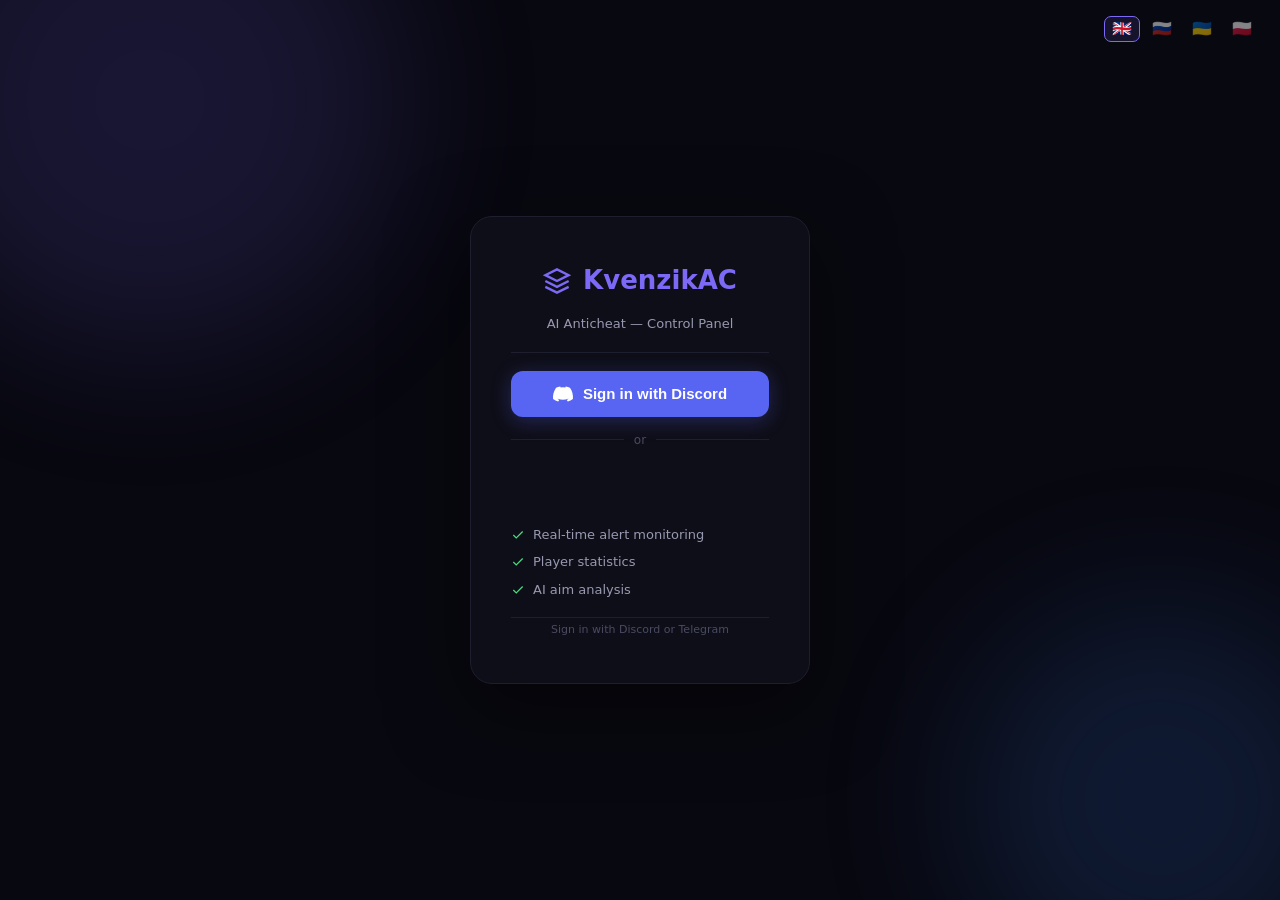
==== commit 209888a2: "Add files via upload" ====
--- a/login.html
+++ b/login.html
@@ -1,96 +1,101 @@
-<!DOCTYPE html>
-<html lang="ru">
-<head>
-<meta charset="UTF-8"/>
-<meta name="viewport" content="width=device-width, initial-scale=1.0"/>
-<title>KvenzikAC — Вход</title>
-<link rel="stylesheet" href="style.css"/>
-</head>
-<body class="login-page">
-
-<div class="login-bg">
-  <div class="login-orb login-orb-1"></div>
-  <div class="login-orb login-orb-2"></div>
-</div>
-
-<div class="login-box">
-  <div class="login-logo">
-    <svg viewBox="0 0 24 24" fill="none" stroke="currentColor" stroke-width="2">
-      <path d="M12 2L2 7l10 5 10-5-10-5z"/><path d="M2 17l10 5 10-5"/><path d="M2 12l10 5 10-5"/>
-    </svg>
-    KvenzikAC
-  </div>
-  <div class="login-subtitle">AI Античит — Панель управления</div>
-
-  <div class="login-divider"></div>
-
-  <button class="btn-discord" onclick="window.location.href = BACKEND + '/auth/login'">
-    <svg width="20" height="20" viewBox="0 0 24 24" fill="currentColor">
-      <path d="M20.317 4.37a19.791 19.791 0 0 0-4.885-1.515.074.074 0 0 0-.079.037c-.21.375-.444.864-.608 1.25a18.27 18.27 0 0 0-5.487 0 12.64 12.64 0 0 0-.617-1.25.077.077 0 0 0-.079-.037A19.736 19.736 0 0 0 3.677 4.37a.07.07 0 0 0-.032.027C.533 9.046-.32 13.58.099 18.057c.002.022.015.043.033.055a19.9 19.9 0 0 0 5.993 3.03.078.078 0 0 0 .084-.028 14.09 14.09 0 0 0 1.226-1.994.076.076 0 0 0-.041-.106 13.107 13.107 0 0 1-1.872-.892.077.077 0 0 1-.008-.128 10.2 10.2 0 0 0 .372-.292.074.074 0 0 1 .077-.01c3.928 1.793 8.18 1.793 12.062 0a.074.074 0 0 1 .078.01c.12.098.246.198.373.292a.077.077 0 0 1-.006.127 12.299 12.299 0 0 1-1.873.892.077.077 0 0 0-.041.107c.36.698.772 1.362 1.225 1.993a.076.076 0 0 0 .084.028 19.839 19.839 0 0 0 6.002-3.03.077.077 0 0 0 .032-.054c.5-5.177-.838-9.674-3.549-13.66a.061.061 0 0 0-.031-.03z"/>
-    </svg>
-    Войти через Discord
-  </button>
-
-  <div class="login-or"><span>или</span></div>
-
-  <!-- Telegram Login Widget -->
-  <div id="tg-widget-wrap">
-    <script async src="https://telegram.org/js/telegram-widget.js?22"
-      data-telegram-login="KvenzikAC_bot"
-      data-size="large"
-      data-radius="10"
-      data-onauth="onTelegramAuth(user)"
-      data-request-access="write">
-    </script>
-  </div>
-  <div id="tg-loading" style="display:none" class="tg-loading-text">Авторизация...</div>
-
-  <div class="login-features">
-    <div class="login-feature">
-      <svg viewBox="0 0 24 24" fill="none" stroke="currentColor" stroke-width="2"><polyline points="20 6 9 17 4 12"/></svg>
-      Мониторинг алертов в реальном времени
-    </div>
-    <div class="login-feature">
-      <svg viewBox="0 0 24 24" fill="none" stroke="currentColor" stroke-width="2"><polyline points="20 6 9 17 4 12"/></svg>
-      Статистика по игрокам
-    </div>
-    <div class="login-feature">
-      <svg viewBox="0 0 24 24" fill="none" stroke="currentColor" stroke-width="2"><polyline points="20 6 9 17 4 12"/></svg>
-      AI-анализ прицеливания
-    </div>
-  </div>
-
-  <div class="login-note">Войдите через Discord или Telegram</div>
-</div>
-
-<script>
-const BACKEND = "https://kvenzikac-backend.up.railway.app";
-if (localStorage.getItem("kac_token")) window.location.href = "index.html";
-
-async function onTelegramAuth(user) {
-  document.getElementById("tg-widget-wrap").style.display = "none";
-  document.getElementById("tg-loading").style.display = "";
-  try {
-    var res  = await fetch(BACKEND + "/auth/telegram", {
-      method: "POST",
-      headers: { "Content-Type": "application/json" },
-      body: JSON.stringify(user)
-    });
-    var data = await res.json();
-    if (!res.ok) {
-      alert("Ошибка: " + (data.detail || res.status));
-      document.getElementById("tg-widget-wrap").style.display = "";
-      document.getElementById("tg-loading").style.display = "none";
-      return;
-    }
-    localStorage.setItem("kac_token", data.token);
-    window.location.href = "index.html";
-  } catch(e) {
-    alert("Ошибка подключения к серверу");
-    document.getElementById("tg-widget-wrap").style.display = "";
-    document.getElementById("tg-loading").style.display = "none";
-  }
-}
-</script>
-</body>
-</html>
+﻿<!DOCTYPE html>
+<html lang="en">
+<head>
+<meta charset="UTF-8"/>
+<meta name="viewport" content="width=device-width, initial-scale=1.0"/>
+<title>KvenzikAC — Login</title>
+<link rel="stylesheet" href="style.css"/>
+<script src="i18n.js"></script>
+</head>
+<body class="login-page">
+
+<div class="login-bg">
+  <div class="login-orb login-orb-1"></div>
+  <div class="login-orb login-orb-2"></div>
+</div>
+
+<div class="lang-switcher-topright" id="lang-switcher-topright"></div>
+
+<div class="login-box">
+  <div class="login-logo">
+    <svg viewBox="0 0 24 24" fill="none" stroke="currentColor" stroke-width="2">
+      <path d="M12 2L2 7l10 5 10-5-10-5z"/><path d="M2 17l10 5 10-5"/><path d="M2 12l10 5 10-5"/>
+    </svg>
+    KvenzikAC
+  </div>
+  <div class="login-subtitle" data-i18n="login_subtitle">AI Anticheat — Control Panel</div>
+
+  <div class="login-divider"></div>
+
+  <button class="btn-discord" onclick="window.location.href = BACKEND + '/auth/login'">
+    <svg width="20" height="20" viewBox="0 0 24 24" fill="currentColor">
+      <path d="M20.317 4.37a19.791 19.791 0 0 0-4.885-1.515.074.074 0 0 0-.079.037c-.21.375-.444.864-.608 1.25a18.27 18.27 0 0 0-5.487 0 12.64 12.64 0 0 0-.617-1.25.077.077 0 0 0-.079-.037A19.736 19.736 0 0 0 3.677 4.37a.07.07 0 0 0-.032.027C.533 9.046-.32 13.58.099 18.057c.002.022.015.043.033.055a19.9 19.9 0 0 0 5.993 3.03.078.078 0 0 0 .084-.028 14.09 14.09 0 0 0 1.226-1.994.076.076 0 0 0-.041-.106 13.107 13.107 0 0 1-1.872-.892.077.077 0 0 1-.008-.128 10.2 10.2 0 0 0 .372-.292.074.074 0 0 1 .077-.01c3.928 1.793 8.18 1.793 12.062 0a.074.074 0 0 1 .078.01c.12.098.246.198.373.292a.077.077 0 0 1-.006.127 12.299 12.299 0 0 1-1.873.892.077.077 0 0 0-.041.107c.36.698.772 1.362 1.225 1.993a.076.076 0 0 0 .084.028 19.839 19.839 0 0 0 6.002-3.03.077.077 0 0 0 .032-.054c.5-5.177-.838-9.674-3.549-13.66a.061.061 0 0 0-.031-.03z"/>
+    </svg>
+    <span data-i18n="btn_discord">Sign in with Discord</span>
+  </button>
+
+  <div class="login-or"><span data-i18n="login_or">or</span></div>
+
+  <div id="tg-widget-wrap">
+    <script async src="https://telegram.org/js/telegram-widget.js?22"
+      data-telegram-login="KvenzikAC_bot"
+      data-size="large"
+      data-radius="10"
+      data-onauth="onTelegramAuth(user)"
+      data-request-access="write">
+    </script>
+  </div>
+  <div id="tg-loading" style="display:none" class="tg-loading-text" data-i18n="status_checking">Checking...</div>
+
+  <div class="login-features">
+    <div class="login-feature">
+      <svg viewBox="0 0 24 24" fill="none" stroke="currentColor" stroke-width="2"><polyline points="20 6 9 17 4 12"/></svg>
+      <span data-i18n="feature_1">Real-time alert monitoring</span>
+    </div>
+    <div class="login-feature">
+      <svg viewBox="0 0 24 24" fill="none" stroke="currentColor" stroke-width="2"><polyline points="20 6 9 17 4 12"/></svg>
+      <span data-i18n="feature_2">Player statistics</span>
+    </div>
+    <div class="login-feature">
+      <svg viewBox="0 0 24 24" fill="none" stroke="currentColor" stroke-width="2"><polyline points="20 6 9 17 4 12"/></svg>
+      <span data-i18n="feature_3">AI aim analysis</span>
+    </div>
+  </div>
+
+  <div class="login-note" data-i18n="login_note">Sign in with Discord or Telegram</div>
+</div>
+
+<script>
+const BACKEND = "https://kvenzikac-backend.up.railway.app";
+if (localStorage.getItem("kac_token")) window.location.href = "index.html";
+
+buildLangSwitcher("lang-switcher-topright");
+applyLang();
+
+async function onTelegramAuth(user) {
+  document.getElementById("tg-widget-wrap").style.display = "none";
+  document.getElementById("tg-loading").style.display = "";
+  try {
+    var res = await fetch(BACKEND + "/auth/telegram", {
+      method: "POST",
+      headers: { "Content-Type": "application/json" },
+      body: JSON.stringify(user)
+    });
+    var data = await res.json();
+    if (!res.ok) {
+      alert("Error: " + (data.detail || res.status));
+      document.getElementById("tg-widget-wrap").style.display = "";
+      document.getElementById("tg-loading").style.display = "none";
+      return;
+    }
+    localStorage.setItem("kac_token", data.token);
+    window.location.href = "index.html";
+  } catch(e) {
+    alert("Connection error");
+    document.getElementById("tg-widget-wrap").style.display = "";
+    document.getElementById("tg-loading").style.display = "none";
+  }
+}
+</script>
+</body>
+</html>
--- a/style.css
+++ b/style.css
@@ -982,3 +982,96 @@
   text-align: center;
   padding: 10px 0;
 }
+
+/* ══════════════════════════════════════
+   MODAL
+══════════════════════════════════════ */
+.modal-overlay {
+  position: fixed;
+  inset: 0;
+  background: rgba(0,0,0,.6);
+  display: flex;
+  align-items: center;
+  justify-content: center;
+  z-index: 1000;
+  backdrop-filter: blur(4px);
+}
+.modal-box {
+  background: var(--surface);
+  border: 1px solid var(--border2);
+  border-radius: 16px;
+  padding: 28px 32px;
+  min-width: 320px;
+  max-width: 420px;
+  width: 100%;
+  display: flex;
+  flex-direction: column;
+  gap: 20px;
+  box-shadow: 0 24px 80px rgba(0,0,0,.5);
+}
+.modal-title {
+  font-size: 16px;
+  font-weight: 700;
+  color: var(--text);
+}
+.modal-label {
+  font-size: 12px;
+  color: var(--text2);
+  margin-bottom: 10px;
+}
+.role-options {
+  display: flex;
+  flex-direction: column;
+  gap: 8px;
+}
+.role-option {
+  display: flex;
+  align-items: center;
+  gap: 10px;
+  padding: 10px 14px;
+  border: 1px solid var(--border);
+  border-radius: 10px;
+  cursor: pointer;
+  transition: border-color .15s, background .15s;
+}
+.role-option:hover { border-color: var(--accent); background: var(--purple-dim); }
+.role-option input[type="radio"] { accent-color: var(--accent); width: 16px; height: 16px; flex-shrink: 0; }
+.role-option-label { display: flex; align-items: center; gap: 8px; font-size: 13px; color: var(--text); }
+.modal-actions {
+  display: flex;
+  justify-content: flex-end;
+  gap: 10px;
+}
+
+/* ══════════════════════════════════════
+   LANG SWITCHER
+══════════════════════════════════════ */
+.lang-switcher-sidebar {
+  display: flex;
+  gap: 4px;
+  padding: 10px 10px 6px;
+  flex-wrap: wrap;
+}
+.lang-option {
+  background: none;
+  border: 1px solid transparent;
+  border-radius: 7px;
+  padding: 4px 7px;
+  font-size: 16px;
+  cursor: pointer;
+  transition: all .15s;
+  line-height: 1;
+  opacity: .5;
+}
+.lang-option:hover { opacity: 1; border-color: var(--border2); background: var(--surface2); }
+.lang-option.active { opacity: 1; border-color: var(--accent); background: var(--purple-dim); }
+
+/* Top-right lang switcher for login page */
+.lang-switcher-topright {
+  position: fixed;
+  top: 16px;
+  right: 20px;
+  z-index: 10;
+  display: flex;
+  gap: 4px;
+}
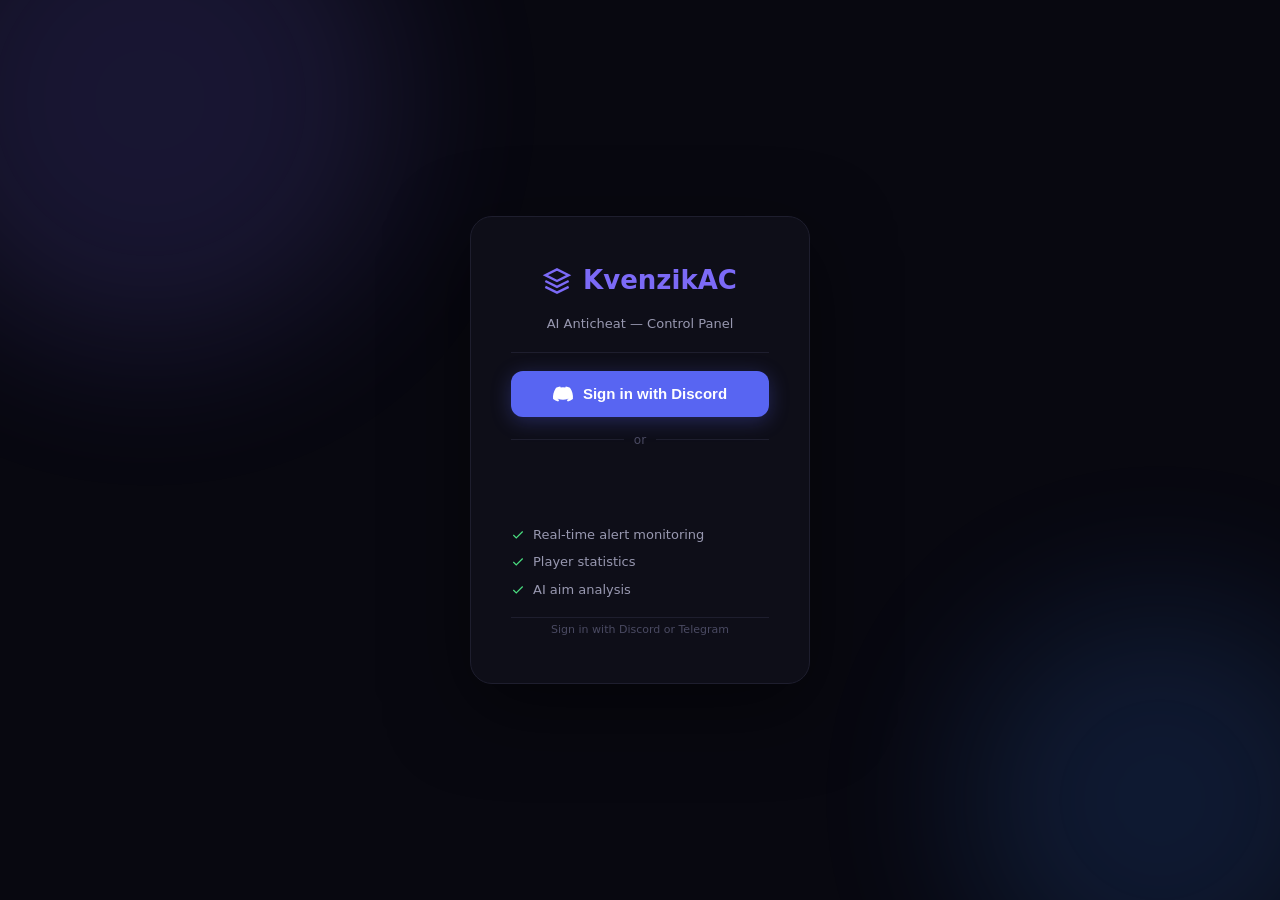
==== commit 73dd2b7f: "Add files via upload" ====
--- a/login.html
+++ b/login.html
@@ -67,7 +67,28 @@
 
 <script>
 const BACKEND = "https://kvenzikac-backend.up.railway.app";
-if (localStorage.getItem("kac_token")) window.location.href = "index.html";
+
+// Если токен есть — проверяем его валидность перед редиректом
+(async function() {
+  var token = localStorage.getItem("kac_token");
+  if (!token) return; // нет токена — остаёмся на логине
+  try {
+    var res = await fetch(BACKEND + "/auth/verify?token=" + token);
+    if (!res.ok) {
+      // Бэкенд вернул ошибку — если 401/403 чистим токен, иначе просто остаёмся
+      if (res.status === 401 || res.status === 403) localStorage.removeItem("kac_token");
+      return;
+    }
+    var data = await res.json();
+    if (data.authenticated) {
+      window.location.href = "index.html";
+    } else {
+      localStorage.removeItem("kac_token");
+    }
+  } catch(e) {
+    // Сеть недоступна — остаёмся на логине, не трогаем токен
+  }
+})();
 
 buildLangSwitcher("lang-switcher-topright");
 applyLang();
--- a/style.css
+++ b/style.css
@@ -868,6 +868,8 @@
 .btn-sm.btn-danger:hover { background: rgba(248,113,113,.25); }
 .btn-sm.btn-accent { background: var(--purple-dim); color: var(--accent); border-color: rgba(124,106,247,.2); }
 .btn-sm.btn-accent:hover { background: rgba(124,106,247,.25); }
+.btn-sm.btn-plan { background: rgba(251,191,36,.1); color: var(--warn); border-color: rgba(251,191,36,.2); }
+.btn-sm.btn-plan:hover { background: rgba(251,191,36,.2); }
 
 /* Type badges */
 .check-ban  { background: var(--high-dim);   color: var(--high); }
@@ -1047,31 +1049,85 @@
    LANG SWITCHER
 ══════════════════════════════════════ */
 .lang-switcher-sidebar {
-  display: flex;
-  gap: 4px;
-  padding: 10px 10px 6px;
-  flex-wrap: wrap;
-}
-.lang-option {
-  background: none;
-  border: 1px solid transparent;
-  border-radius: 7px;
-  padding: 4px 7px;
-  font-size: 16px;
-  cursor: pointer;
-  transition: all .15s;
-  line-height: 1;
-  opacity: .5;
-}
-.lang-option:hover { opacity: 1; border-color: var(--border2); background: var(--surface2); }
-.lang-option.active { opacity: 1; border-color: var(--accent); background: var(--purple-dim); }
-
-/* Top-right lang switcher for login page */
+  padding: 8px 10px 4px;
+}
 .lang-switcher-topright {
   position: fixed;
   top: 16px;
   right: 20px;
-  z-index: 10;
-  display: flex;
-  gap: 4px;
-}
+  z-index: 100;
+}
+
+.lang-dropdown {
+  position: relative;
+}
+
+.lang-trigger {
+  display: flex;
+  align-items: center;
+  gap: 8px;
+  background: var(--surface2);
+  border: 1px solid var(--border2);
+  border-radius: 10px;
+  padding: 7px 12px;
+  cursor: pointer;
+  color: var(--text);
+  font-size: 13px;
+  font-weight: 500;
+  transition: all .15s;
+  width: 100%;
+}
+.lang-trigger:hover,
+.lang-trigger.open {
+  border-color: var(--accent);
+  background: var(--purple-dim);
+  color: var(--accent);
+}
+.lang-flag { font-size: 18px; line-height: 1; flex-shrink: 0; }
+.lang-name { flex: 1; text-align: left; }
+.lang-arrow {
+  width: 14px; height: 14px;
+  flex-shrink: 0;
+  stroke: currentColor;
+  transition: transform .2s;
+}
+.lang-trigger.open .lang-arrow { transform: rotate(180deg); }
+
+.lang-menu {
+  position: absolute;
+  bottom: calc(100% + 6px);
+  left: 0;
+  min-width: 160px;
+  background: var(--surface2);
+  border: 1px solid var(--border2);
+  border-radius: 12px;
+  padding: 6px;
+  box-shadow: 0 8px 32px rgba(0,0,0,.5);
+  z-index: 200;
+}
+/* For top-right switcher — dropdown goes down */
+.lang-switcher-topright .lang-menu {
+  bottom: auto;
+  top: calc(100% + 6px);
+  left: auto;
+  right: 0;
+}
+
+.lang-menu-item {
+  display: flex;
+  align-items: center;
+  gap: 10px;
+  width: 100%;
+  background: none;
+  border: none;
+  border-radius: 8px;
+  padding: 8px 10px;
+  cursor: pointer;
+  color: var(--text2);
+  font-size: 13px;
+  font-weight: 500;
+  transition: all .12s;
+  text-align: left;
+}
+.lang-menu-item:hover { background: var(--border); color: var(--text); }
+.lang-menu-item.active { background: var(--purple-dim); color: var(--accent); }
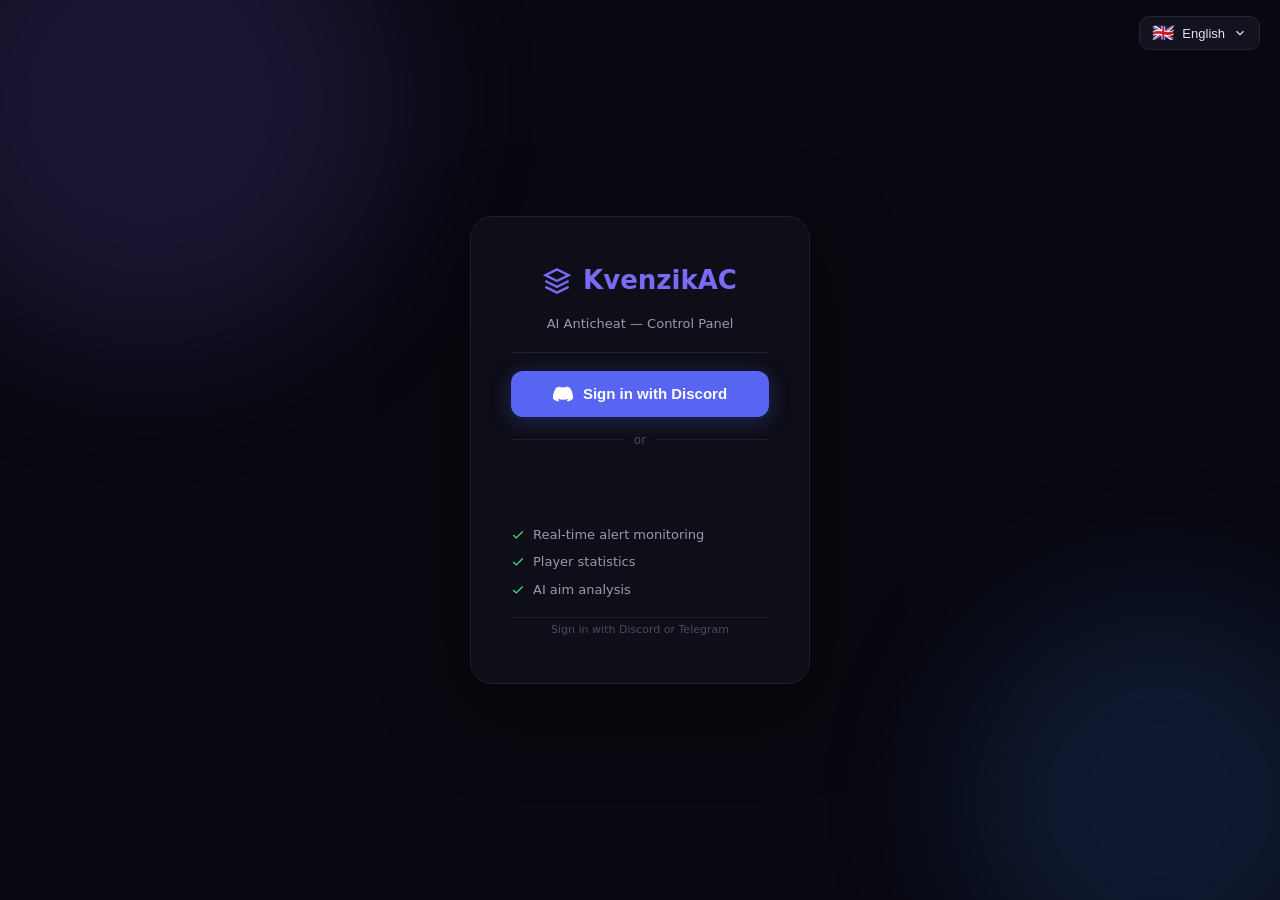
==== commit 0ad02efe: "Add files via upload" ====
--- a/login.html
+++ b/login.html
@@ -5,7 +5,7 @@
 <meta name="viewport" content="width=device-width, initial-scale=1.0"/>
 <title>KvenzikAC — Login</title>
 <link rel="stylesheet" href="style.css"/>
-<script src="i18n.js"></script>
+<script src="i18n.js?v=2"></script>
 </head>
 <body class="login-page">
 
